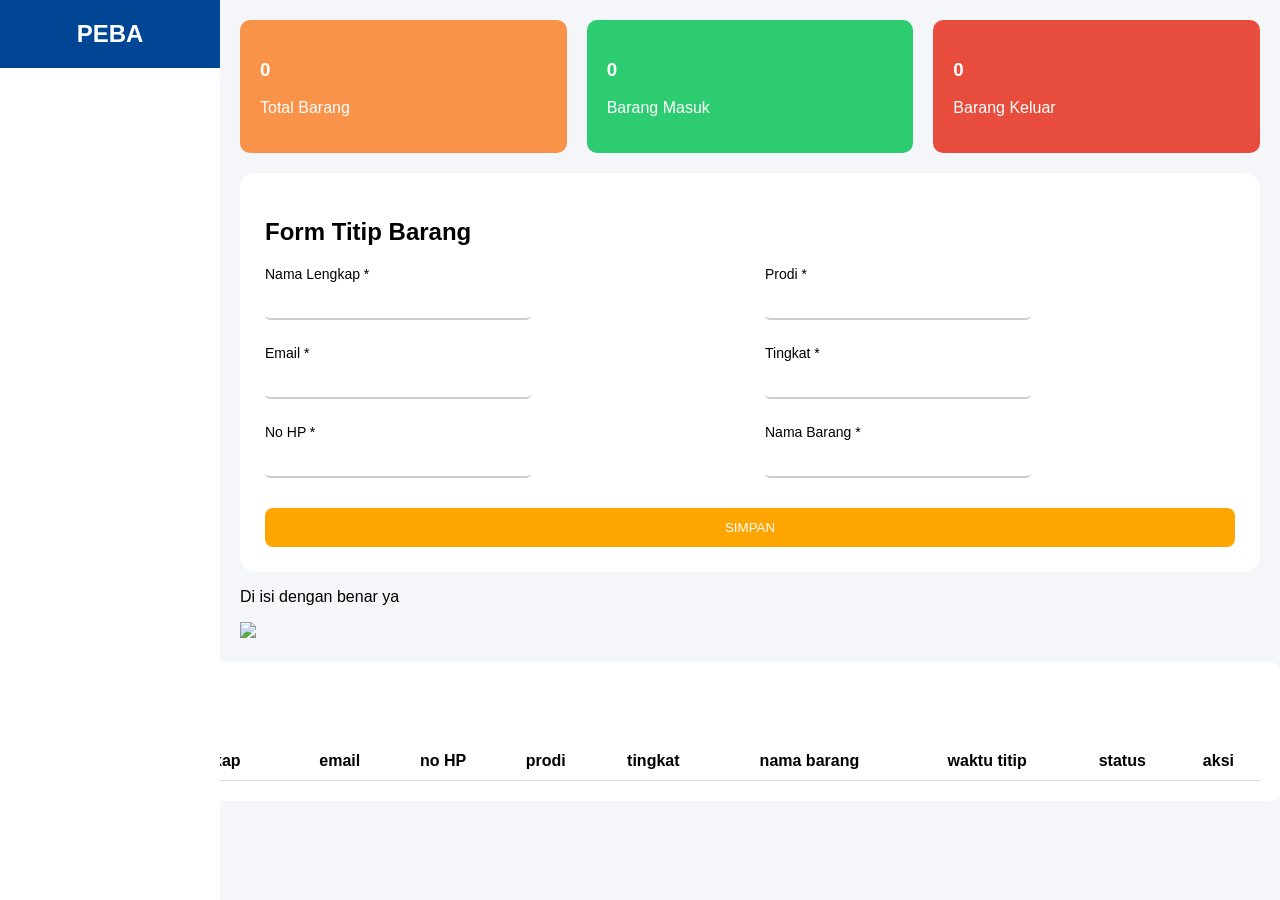
==== index.html @ 167c6474 "Add files via upload" ====
<!DOCTYPE html>
<html lang="id">
<head>
<meta charset="UTF-8">
<title>Penitipan Barang</title>

<!-- Panggil CSS -->
<link rel="stylesheet" href="style.css">
</head>

<body>

<!-- SIDEBAR -->
<div class="sidebar">
    <h2>PEBA</h2>
    <a href="#">Dashboard</a>
</div>

<div class="main">

    <!-- CARDS -->
    <div class="cards">
        <div class="card blue">
            <h3 id="total">0</h3>
            <p>Total Barang</p>
        </div>
        <div class="card green">
            <h3 id="masuk">0</h3>
            <p>Barang Masuk</p>
        </div>
        <div class="card red">
            <h3 id="keluar">0</h3>
            <p>Barang Keluar</p>
        </div>
    </div>

    <div class="form-container">
  <h2>Form Titip Barang</h2>

  <div class="form-grid">

    <div class="form-group">
      <label>Nama Lengkap *</label>
      <input type="text" id="nama">
    </div>

    <div class="form-group">
      <label>Prodi *</label>
      <input type="text" id="prodi">
    </div>

    <div class="form-group">
      <label>Email *</label>
      <input type="email" id="email">
    </div>

    <div class="form-group">
      <label>Tingkat *</label>
      <input type="text" id="tingkat">
    </div>

    <div class="form-group">
      <label>No HP *</label>
      <input type="text" id="hp">
    </div>

    <div class="form-group">
      <label>Nama Barang *</label>
      <input type="text" id="barang">
    </div>

  </div>

  <button onclick="tambahData()" class="btn-simpan">
    SIMPAN
    
</button>
  
</div>
        <!-- QRIS -->
        <div class="qris">
            <p>Di isi dengan benar ya</p>
            <img src="https://upload.wikimedia.org/wikipedia/commons/5/5f/QRIS_logo.svg">
        </div>
    </div>

    <!-- TABLE -->
    <div class="table-box">
    <h3>Data Penitipan Barang</h3>

    <table>
        <thead>
            <tr>
                <th>no</th>
                <th>nama lengkap</th>
                <th>email</th>
                <th>no HP</th>
                <th>prodi</th>
                <th>tingkat</th>
                <th>nama barang</th>
                <th>waktu titip</th>
                <th>status</th>
                <th>aksi</th>
            </tr>
        </thead>

        <tbody id="dataTable">
            <!-- data muncul di sini -->
        </tbody>
    </table>
</div>

</div>

<!-- Panggil JS -->
<script src="script.js"></script>

</body>
</html>
---- style.css ----
body {
    margin: 0;
    font-family: Arial;
    background: #f4f6f9;
}

/* SIDEBAR */
.sidebar {
    width: 220px;
    height: 100vh;
    background: #ffffff;
    color: white;
    position: fixed;
}

.sidebar h2 {
    text-align: center;
    padding: 20px;
    margin: 0;
    background: #014694;
}

.sidebar a {
    display: block;
    padding: 15px;
    color: white;
    text-decoration: none;
}

/* MAIN */
.main {
    margin-left: 220px;
    padding: 20px;
}

/* CARDS */
.cards {
    display: flex;
    gap: 20px;
    margin-bottom: 20px;
}

.card {
    flex: 1;
    padding: 20px;
    color: white;
    border-radius: 10px;
}

.blue { background: #F9934A; }
.green { background: #2ecc71; }
.red { background: #e74c3c; }

/* FORM */
.form-box {
    background: white;
    padding: 20px;
    border-radius: 10px;
    margin-bottom: 20px;
}

input {
    display: block;
    margin-bottom: 10px;
    padding: 10px;
    width: 250px;
    border-radius: 5px;
    border: 1px solid #ccc;
}

/* TABLE */
.table-box {
    background: white;
    padding: 20px;
    border-radius: 10px;
}

table {
    width: 100%;
    border-collapse: collapse;
}

table th, table td {
    padding: 10px;
    border-bottom: 1px solid #ddd;
}

/* BUTTON */
button {
    padding: 8px 12px;
    border: none;
    border-radius: 5px;
    background: #3498db;
    color: white;
    cursor: pointer;
}

/* QRIS */
.qris {
    margin-top: 10px;
}

.qris img {
    width: 150px;
}

.form-container {
  background: #fff;
  padding: 25px;
  border-radius: 15px;
  margin-top: 20px;
}

.form-grid {
  display: grid;
  grid-template-columns: 1fr 1fr;
  gap: 15px 30px;
}

.form-group {
  display: flex;
  flex-direction: column;
}

.form-group label {
  font-size: 14px;
  margin-bottom: 5px;
}

.form-group input {
  border: none;
  border-bottom: 2px solid #ccc;
  padding: 8px;
  outline: none;
}

.form-group input:focus {
  border-color: blue;
}

.btn-simpan {
  margin-top: 20px;
  width: 100%;
  padding: 12px;
  background: orange;
  border: none;
  color: white;
  border-radius: 8px;
}
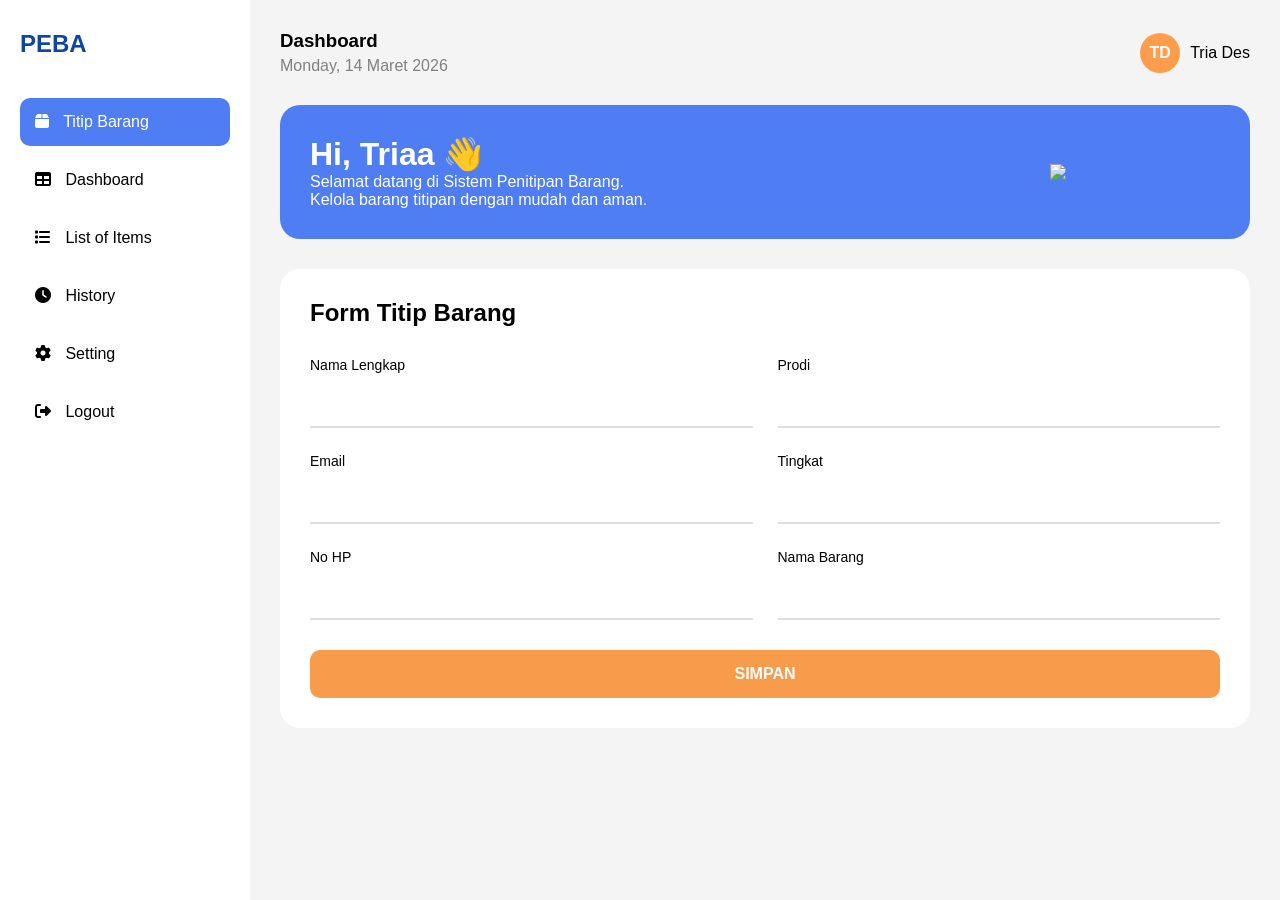
==== commit 7811b75c: "Add files via upload" ====
--- a/index.html
+++ b/index.html
@@ -1,119 +1,112 @@
 <!DOCTYPE html>
 <html lang="id">
 <head>
-<meta charset="UTF-8">
-<title>Penitipan Barang</title>
+  <meta charset="UTF-8" />
+  <meta name="viewport" content="width=device-width, initial-scale=1.0"/>
+  <title>PEBA User</title>
 
-<!-- Panggil CSS -->
-<link rel="stylesheet" href="style.css">
+  <link rel="stylesheet" href="style.css">
+
+  <!-- ICON -->
+  <link
+    rel="stylesheet"
+    href="https://cdnjs.cloudflare.com/ajax/libs/font-awesome/6.5.1/css/all.min.css"
+  />
 </head>
-
 <body>
 
-<!-- SIDEBAR -->
-<div class="sidebar">
+  <!-- SIDEBAR -->
+  <div class="sidebar">
     <h2>PEBA</h2>
-    <a href="#">Dashboard</a>
-</div>
 
-<div class="main">
+    <ul>
+      <li class="active"><i class="fa fa-box"></i> Titip Barang</li>
+      <li><i class="fa fa-table"></i> Dashboard</li>
+      <li><i class="fa fa-list"></i> List of Items</li>
+      <li><i class="fa fa-clock"></i> History</li>
+      <li><i class="fa fa-gear"></i> Setting</li>
+      <li><i class="fa fa-right-from-bracket"></i> Logout</li>
+    </ul>
+  </div>
 
-    <!-- CARDS -->
-    <div class="cards">
-        <div class="card blue">
-            <h3 id="total">0</h3>
-            <p>Total Barang</p>
-        </div>
-        <div class="card green">
-            <h3 id="masuk">0</h3>
-            <p>Barang Masuk</p>
-        </div>
-        <div class="card red">
-            <h3 id="keluar">0</h3>
-            <p>Barang Keluar</p>
-        </div>
+  <!-- CONTENT -->
+  <div class="main-content">
+
+    <!-- TOPBAR -->
+    <div class="topbar">
+      <div>
+        <h3>Dashboard</h3>
+        <p>Monday, 14 Maret 2026</p>
+      </div>
+
+      <div class="profile">
+        <div class="avatar">TD</div>
+        <span>Tria Des</span>
+      </div>
     </div>
 
+    <!-- WELCOME CARD -->
+    <div class="welcome-card">
+      <div class="text">
+        <h1>Hi, Triaa 👋</h1>
+        <p>
+          Selamat datang di Sistem Penitipan Barang.<br>
+          Kelola barang titipan dengan mudah dan aman.
+        </p>
+      </div>
+
+      <img src="https://cdn-icons-png.flaticon.com/512/4140/4140048.png">
+  
+    </div>
+
+    <!-- FORM -->
     <div class="form-container">
-  <h2>Form Titip Barang</h2>
+
+      <h2>Form Titip Barang</h2>
+
+      <form action="simpan.php" method="POST">
 
   <div class="form-grid">
 
-    <div class="form-group">
-      <label>Nama Lengkap *</label>
-      <input type="text" id="nama">
+    <div class="input-group">
+      <label>Nama Lengkap</label>
+      <input type="text" name="nama_lengkap">
     </div>
 
-    <div class="form-group">
-      <label>Prodi *</label>
-      <input type="text" id="prodi">
+    <div class="input-group">
+      <label>Prodi</label>
+      <input type="text" name="prodi">
     </div>
 
-    <div class="form-group">
-      <label>Email *</label>
-      <input type="email" id="email">
+    <div class="input-group">
+      <label>Email</label>
+      <input type="email" name="email">
     </div>
 
-    <div class="form-group">
-      <label>Tingkat *</label>
-      <input type="text" id="tingkat">
+    <div class="input-group">
+      <label>Tingkat</label>
+      <input type="text" name="tingkat">
     </div>
 
-    <div class="form-group">
-      <label>No HP *</label>
-      <input type="text" id="hp">
+    <div class="input-group">
+      <label>No HP</label>
+      <input type="text" name="no_hp">
     </div>
 
-    <div class="form-group">
-      <label>Nama Barang *</label>
-      <input type="text" id="barang">
+    <div class="input-group">
+      <label>Nama Barang</label>
+      <input type="text" name="nama_barang">
     </div>
 
   </div>
 
-  <button onclick="tambahData()" class="btn-simpan">
-    SIMPAN
-    
-</button>
-  
-</div>
-        <!-- QRIS -->
-        <div class="qris">
-            <p>Di isi dengan benar ya</p>
-            <img src="https://upload.wikimedia.org/wikipedia/commons/5/5f/QRIS_logo.svg">
-        </div>
+  <button type="submit">SIMPAN</button>
+
+</form>
     </div>
 
-    <!-- TABLE -->
-    <div class="table-box">
-    <h3>Data Penitipan Barang</h3>
+  </div>
 
-    <table>
-        <thead>
-            <tr>
-                <th>no</th>
-                <th>nama lengkap</th>
-                <th>email</th>
-                <th>no HP</th>
-                <th>prodi</th>
-                <th>tingkat</th>
-                <th>nama barang</th>
-                <th>waktu titip</th>
-                <th>status</th>
-                <th>aksi</th>
-            </tr>
-        </thead>
-
-        <tbody id="dataTable">
-            <!-- data muncul di sini -->
-        </tbody>
-    </table>
-</div>
-
-</div>
-
-<!-- Panggil JS -->
-<script src="script.js"></script>
-
+  <script src="script.js"></script>
 </body>
 </html>
--- a/style.css
+++ b/style.css
@@ -1,150 +1,210 @@
-body {
-    margin: 0;
-    font-family: Arial;
-    background: #f4f6f9;
+*{
+  margin:0;
+  padding:0;
+  box-sizing:border-box;
+  font-family:Arial;
+}
+
+body{
+  display:flex;
+  background:#f4f4f4;
 }
 
 /* SIDEBAR */
-.sidebar {
-    width: 220px;
-    height: 100vh;
-    background: #ffffff;
-    color: white;
-    position: fixed;
-}
-
-.sidebar h2 {
-    text-align: center;
-    padding: 20px;
-    margin: 0;
-    background: #014694;
-}
-
-.sidebar a {
-    display: block;
-    padding: 15px;
-    color: white;
-    text-decoration: none;
+
+.sidebar{
+  width:250px;
+  height:100vh;
+  background:white;
+  padding:30px 20px;
+  position:fixed;
+}
+
+.sidebar h2{
+  color:#0d47a1;
+  margin-bottom:40px;
+}
+
+.sidebar ul{
+  list-style:none;
+}
+
+.sidebar ul li{
+  padding:15px;
+  margin-bottom:10px;
+  border-radius:10px;
+  cursor:pointer;
+  transition:0.3s;
+}
+
+.sidebar ul li i{
+  margin-right:10px;
+}
+
+.sidebar ul li:hover{
+  background:#eee;
+}
+
+.sidebar .active{
+  background:#4f7df3;
+  color:white;
 }
 
 /* MAIN */
-.main {
-    margin-left: 220px;
-    padding: 20px;
-}
-
-/* CARDS */
-.cards {
-    display: flex;
-    gap: 20px;
-    margin-bottom: 20px;
-}
-
-.card {
-    flex: 1;
-    padding: 20px;
-    color: white;
-    border-radius: 10px;
-}
-
-.blue { background: #F9934A; }
-.green { background: #2ecc71; }
-.red { background: #e74c3c; }
+
+.main-content{
+  margin-left:250px;
+  width:100%;
+  padding:30px;
+}
+
+/* TOPBAR */
+
+.topbar{
+  display:flex;
+  justify-content:space-between;
+  align-items:center;
+}
+
+.topbar p{
+  color:gray;
+  margin-top:5px;
+}
+
+.profile{
+  display:flex;
+  align-items:center;
+  gap:10px;
+}
+
+.avatar{
+  width:40px;
+  height:40px;
+  background:#ff9d4d;
+  border-radius:50%;
+  display:flex;
+  justify-content:center;
+  align-items:center;
+  color:white;
+  font-weight:bold;
+}
+
+/* WELCOME */
+
+.welcome-card{
+  margin-top:30px;
+  background:#4f7df3;
+  border-radius:20px;
+  padding:30px;
+  color:white;
+
+  display:flex;
+  justify-content:space-between;
+  align-items:center;
+}
+
+.welcome-card img{
+  width:170px;
+}
 
 /* FORM */
-.form-box {
-    background: white;
-    padding: 20px;
-    border-radius: 10px;
-    margin-bottom: 20px;
-}
-
-input {
-    display: block;
-    margin-bottom: 10px;
-    padding: 10px;
-    width: 250px;
-    border-radius: 5px;
-    border: 1px solid #ccc;
-}
-
-/* TABLE */
-.table-box {
-    background: white;
-    padding: 20px;
-    border-radius: 10px;
-}
-
-table {
-    width: 100%;
-    border-collapse: collapse;
-}
-
-table th, table td {
-    padding: 10px;
-    border-bottom: 1px solid #ddd;
-}
-
-/* BUTTON */
-button {
-    padding: 8px 12px;
-    border: none;
-    border-radius: 5px;
-    background: #3498db;
-    color: white;
-    cursor: pointer;
-}
-
-/* QRIS */
-.qris {
-    margin-top: 10px;
-}
-
-.qris img {
-    width: 150px;
-}
-
-.form-container {
-  background: #fff;
-  padding: 25px;
-  border-radius: 15px;
-  margin-top: 20px;
-}
-
-.form-grid {
-  display: grid;
-  grid-template-columns: 1fr 1fr;
-  gap: 15px 30px;
-}
-
-.form-group {
-  display: flex;
-  flex-direction: column;
-}
-
-.form-group label {
-  font-size: 14px;
-  margin-bottom: 5px;
-}
-
-.form-group input {
-  border: none;
-  border-bottom: 2px solid #ccc;
-  padding: 8px;
-  outline: none;
-}
-
-.form-group input:focus {
-  border-color: blue;
-}
-
-.btn-simpan {
-  margin-top: 20px;
-  width: 100%;
-  padding: 12px;
-  background: orange;
-  border: none;
-  color: white;
-  border-radius: 8px;
-}
-
+
+.form-container{
+  background:white;
+  margin-top:30px;
+  padding:30px;
+  border-radius:20px;
+}
+
+.form-container h2{
+  margin-bottom:30px;
+}
+
+.form-grid{
+  display:grid;
+  grid-template-columns:1fr 1fr;
+  gap:25px;
+}
+
+.input-group{
+  display:flex;
+  flex-direction:column;
+}
+
+.input-group label{
+  margin-bottom:10px;
+  font-size:14px;
+}
+
+.input-group input{
+  padding:14px;
+  border:none;
+  border-bottom:2px solid #ddd;
+  outline:none;
+}
+
+button{
+  margin-top:30px;
+  width:100%;
+  padding:15px;
+  border:none;
+  border-radius:10px;
+  background:#f89b4a;
+  color:white;
+  font-size:16px;
+  font-weight:bold;
+  cursor:pointer;
+}
+
+button:hover{
+  opacity:0.9;
+}
+
+/* RESPONSIVE */
+
+@media(max-width:900px){
+
+  .sidebar{
+    display:none;
+  }
+
+  .main-content{
+    margin-left:0;
+  }
+
+  .form-grid{
+    grid-template-columns:1fr;
+  }
+
+  .welcome-card{
+    flex-direction:column;
+    text-align:center;
+  }
+
+}
+
+/* SUCCESS PAGE */
+
+.success-section{
+  position:relative;
+  text-align:center;
+  margin-top:60px;
+}
+
+.bird-main{
+  width:280px;
+}
+
+.success-section h1{
+  margin-top:30px;
+  font-size:40px;
+  color:#111;
+}
+
+.bird-left{
+  position:absolute;
+  left:-30px;
+  bottom:-120px;
+  width:180px;
+}
+
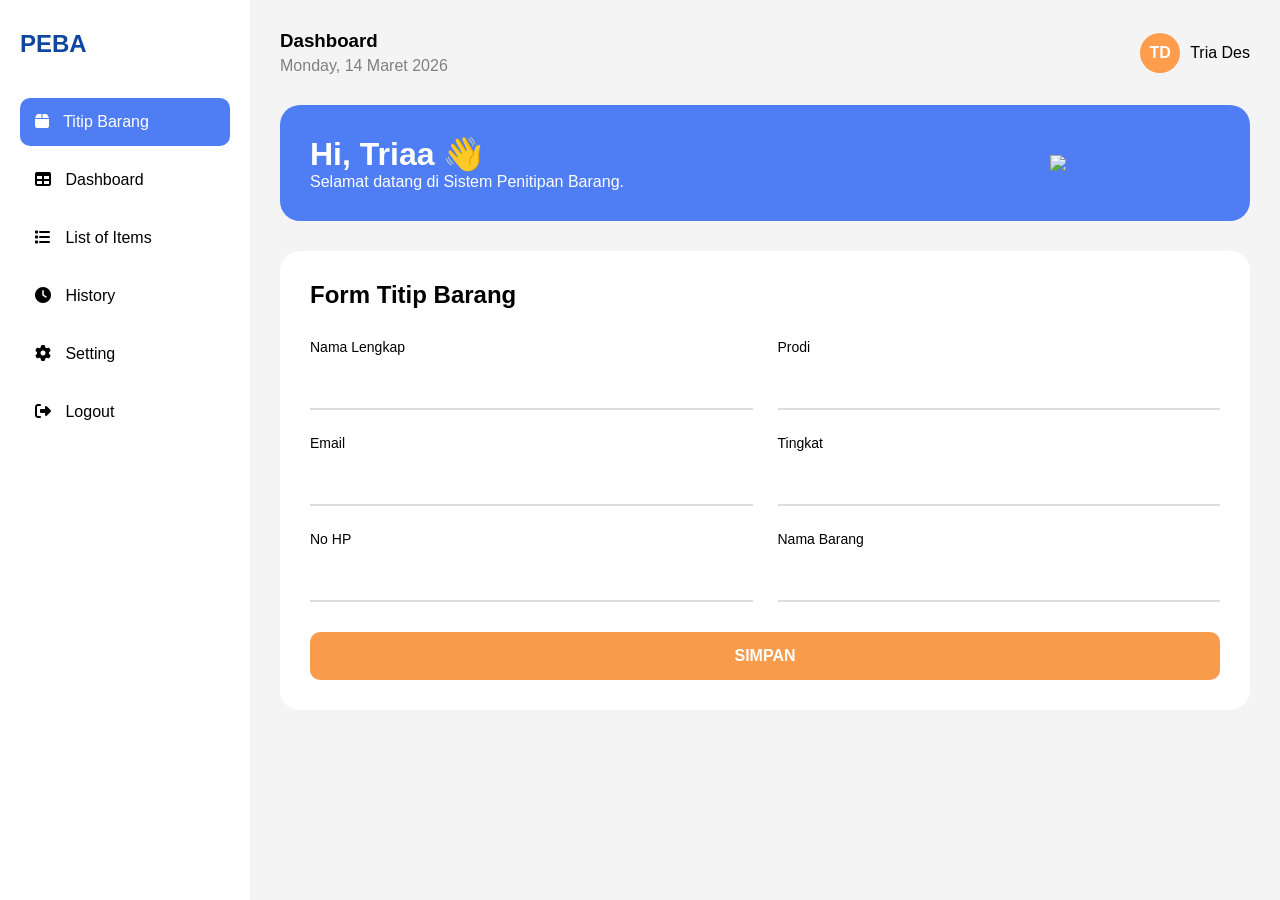
==== commit f0a1f361: "Update index.html" ====
--- a/index.html
+++ b/index.html
@@ -51,7 +51,6 @@
         <h1>Hi, Triaa 👋</h1>
         <p>
           Selamat datang di Sistem Penitipan Barang.<br>
-          Kelola barang titipan dengan mudah dan aman.
         </p>
       </div>
 
@@ -109,4 +108,4 @@
 
   <script src="script.js"></script>
 </body>
-</html>+</html>
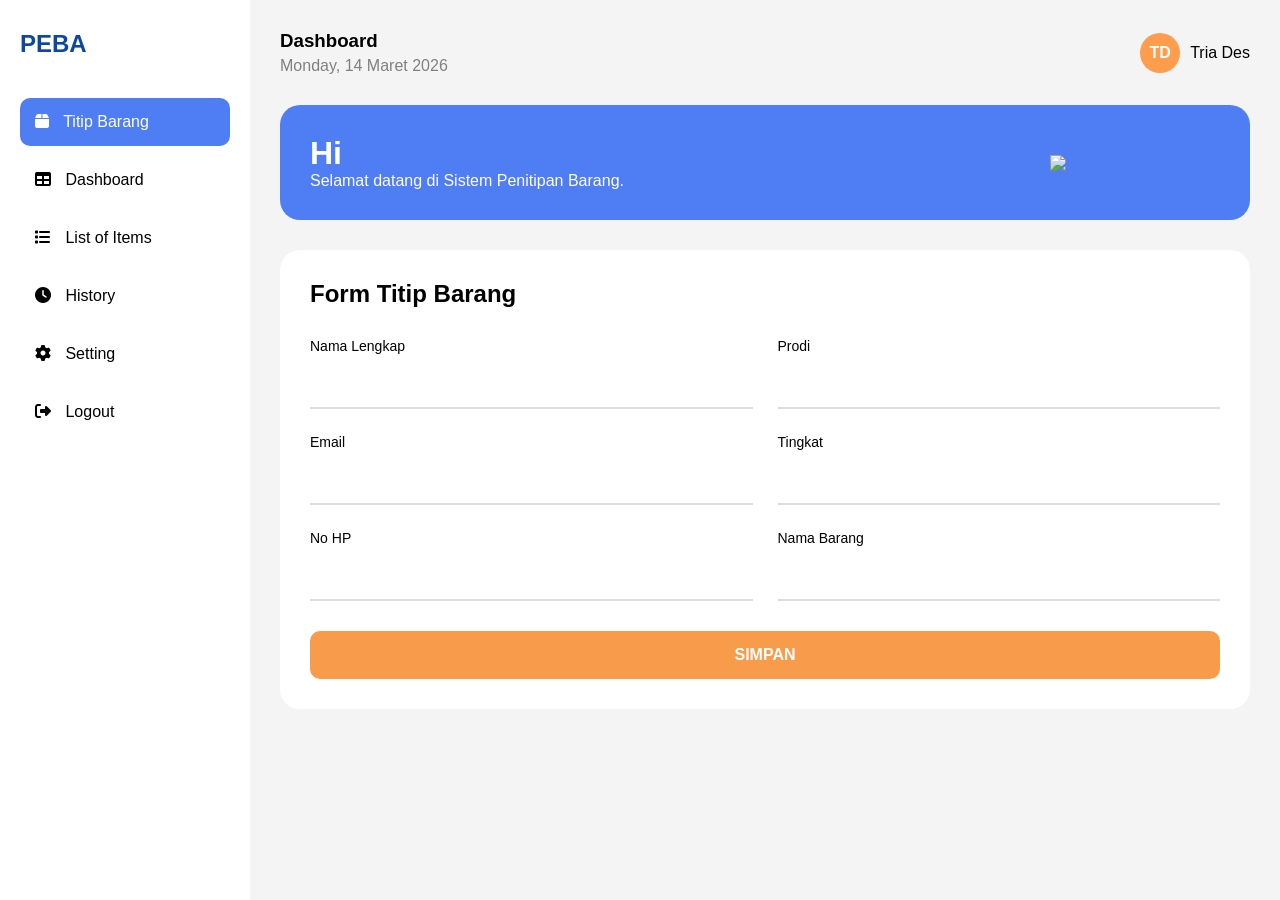
==== commit 855e5f5e: "Update index.html" ====
--- a/index.html
+++ b/index.html
@@ -48,7 +48,7 @@
     <!-- WELCOME CARD -->
     <div class="welcome-card">
       <div class="text">
-        <h1>Hi, Triaa 👋</h1>
+        <h1>Hi</h1>
         <p>
           Selamat datang di Sistem Penitipan Barang.<br>
         </p>
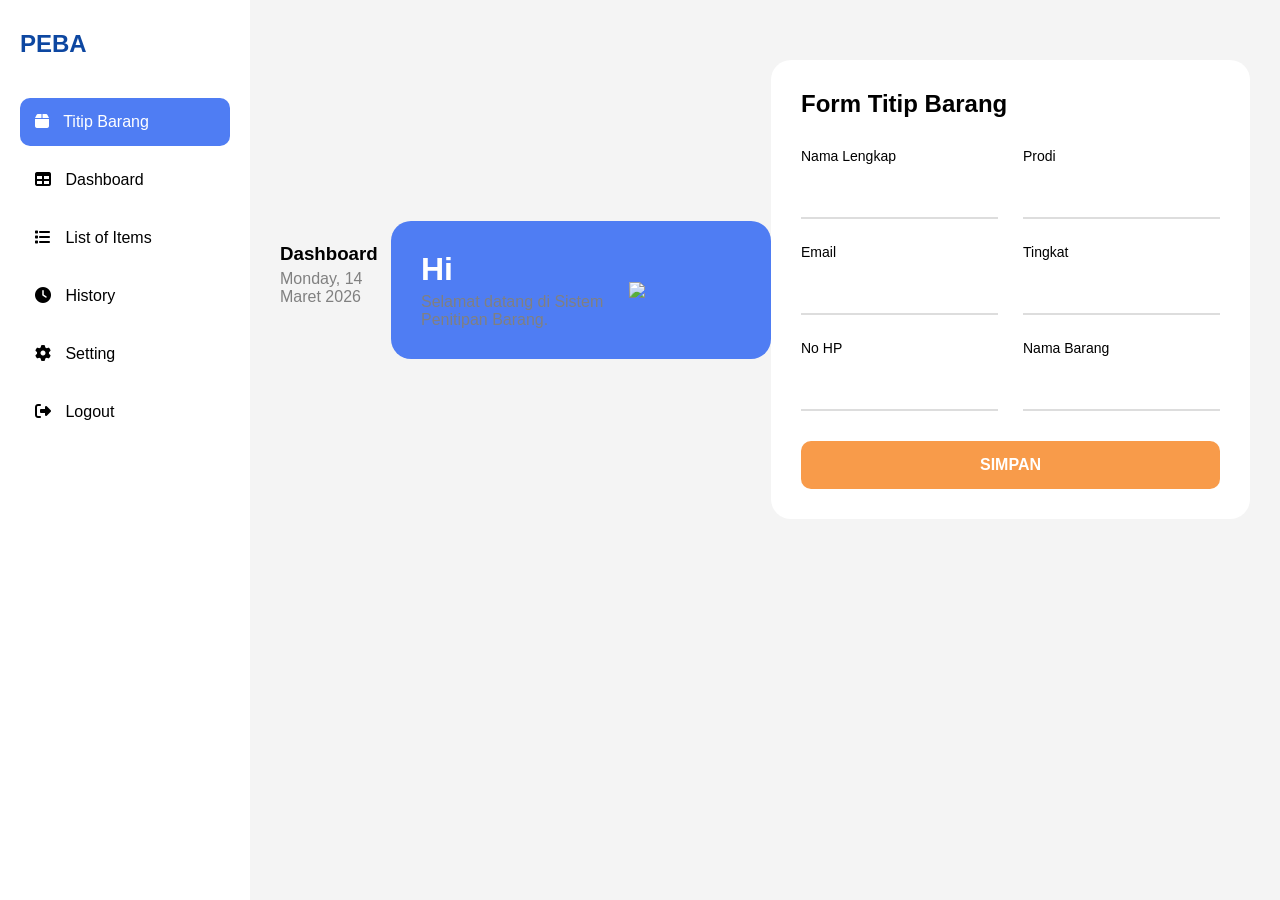
==== commit c631ea08: "Update index.html" ====
--- a/index.html
+++ b/index.html
@@ -38,12 +38,6 @@
         <h3>Dashboard</h3>
         <p>Monday, 14 Maret 2026</p>
       </div>
-
-      <div class="profile">
-        <div class="avatar">TD</div>
-        <span>Tria Des</span>
-      </div>
-    </div>
 
     <!-- WELCOME CARD -->
     <div class="welcome-card">
--- a/style.css
+++ b/style.css
@@ -78,8 +78,8 @@
 }
 
 .avatar{
-  width:40px;
-  height:40px;
+  width:25px;
+  height:25px;
   background:#ff9d4d;
   border-radius:50%;
   display:flex;
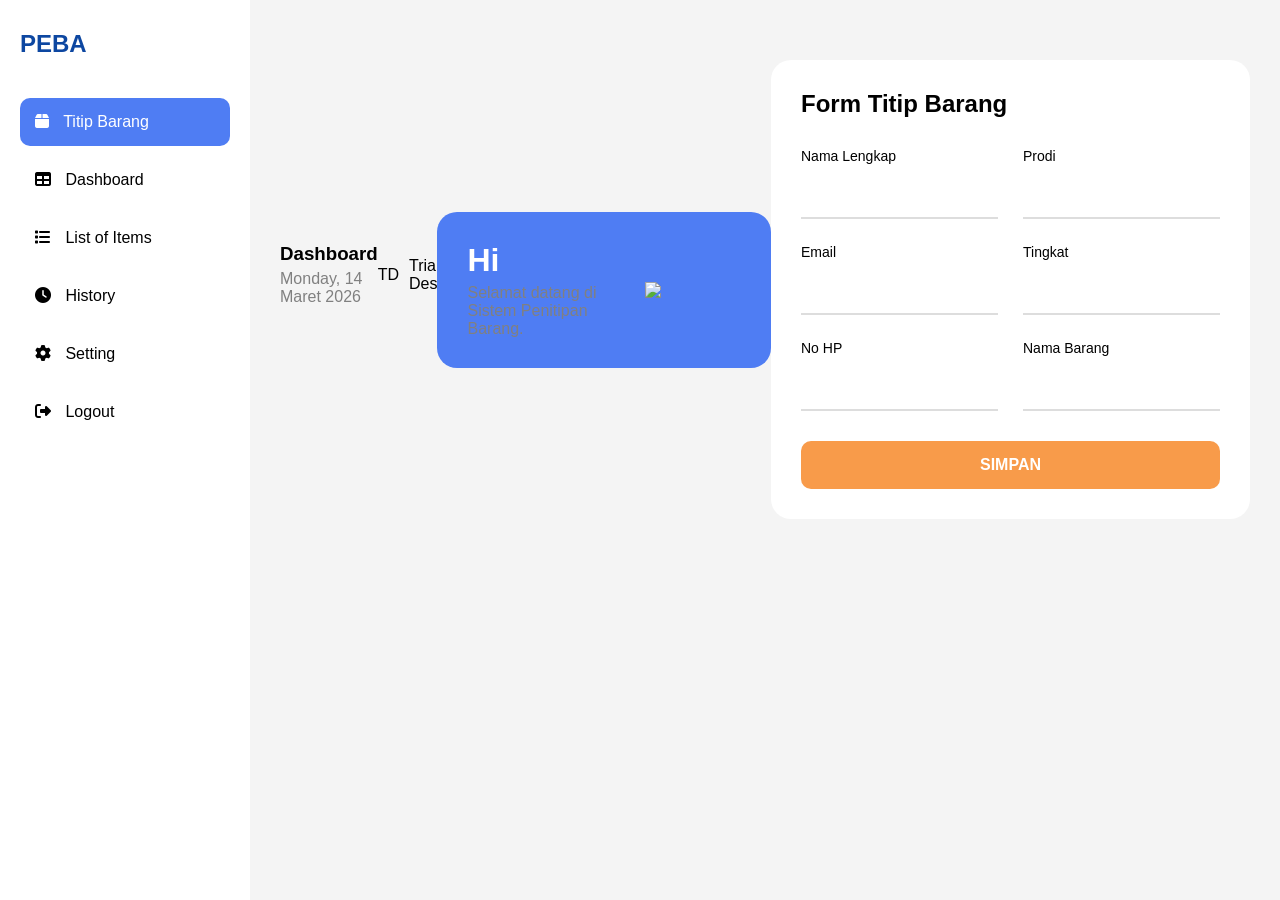
==== commit d399c7ba: "Update index.html" ====
--- a/index.html
+++ b/index.html
@@ -37,6 +37,11 @@
       <div>
         <h3>Dashboard</h3>
         <p>Monday, 14 Maret 2026</p>
+      </div>
+
+      <div class="profile">
+        <div class="avatar">TD</div>
+        <span>Tria Des</span>
       </div>
 
     <!-- WELCOME CARD -->
--- a/style.css
+++ b/style.css
@@ -75,18 +75,6 @@
   display:flex;
   align-items:center;
   gap:10px;
-}
-
-.avatar{
-  width:25px;
-  height:25px;
-  background:#ff9d4d;
-  border-radius:50%;
-  display:flex;
-  justify-content:center;
-  align-items:center;
-  color:white;
-  font-weight:bold;
 }
 
 /* WELCOME */
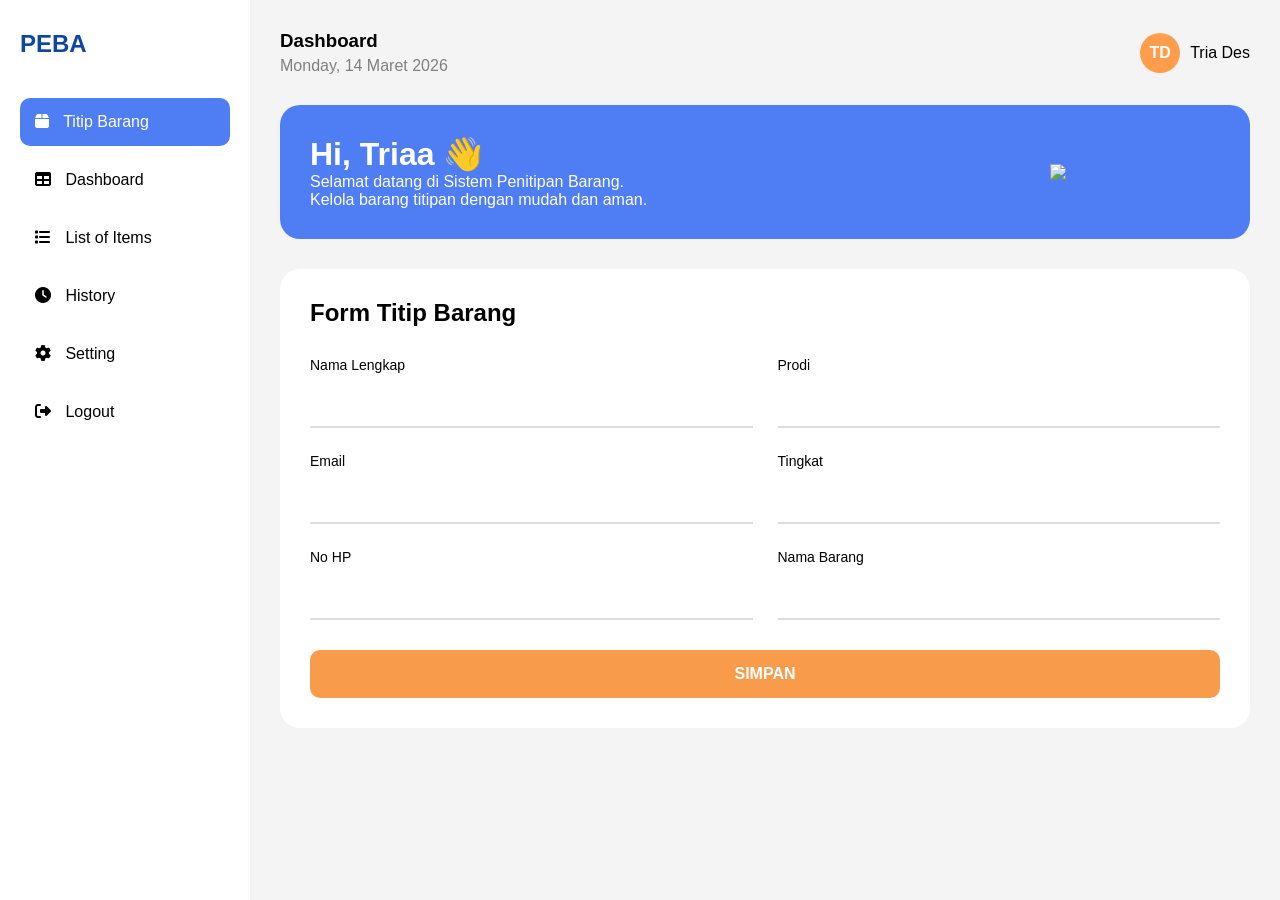
==== commit d872dbdc: "Add files via upload" ====
--- a/index.html
+++ b/index.html
@@ -43,13 +43,15 @@
         <div class="avatar">TD</div>
         <span>Tria Des</span>
       </div>
+    </div>
 
     <!-- WELCOME CARD -->
     <div class="welcome-card">
       <div class="text">
-        <h1>Hi</h1>
+        <h1>Hi, Triaa 👋</h1>
         <p>
           Selamat datang di Sistem Penitipan Barang.<br>
+          Kelola barang titipan dengan mudah dan aman.
         </p>
       </div>
 
@@ -107,4 +109,4 @@
 
   <script src="script.js"></script>
 </body>
-</html>
+</html>
--- a/style.css
+++ b/style.css
@@ -77,6 +77,18 @@
   gap:10px;
 }
 
+.avatar{
+  width:40px;
+  height:40px;
+  background:#ff9d4d;
+  border-radius:50%;
+  display:flex;
+  justify-content:center;
+  align-items:center;
+  color:white;
+  font-weight:bold;
+}
+
 /* WELCOME */
 
 .welcome-card{
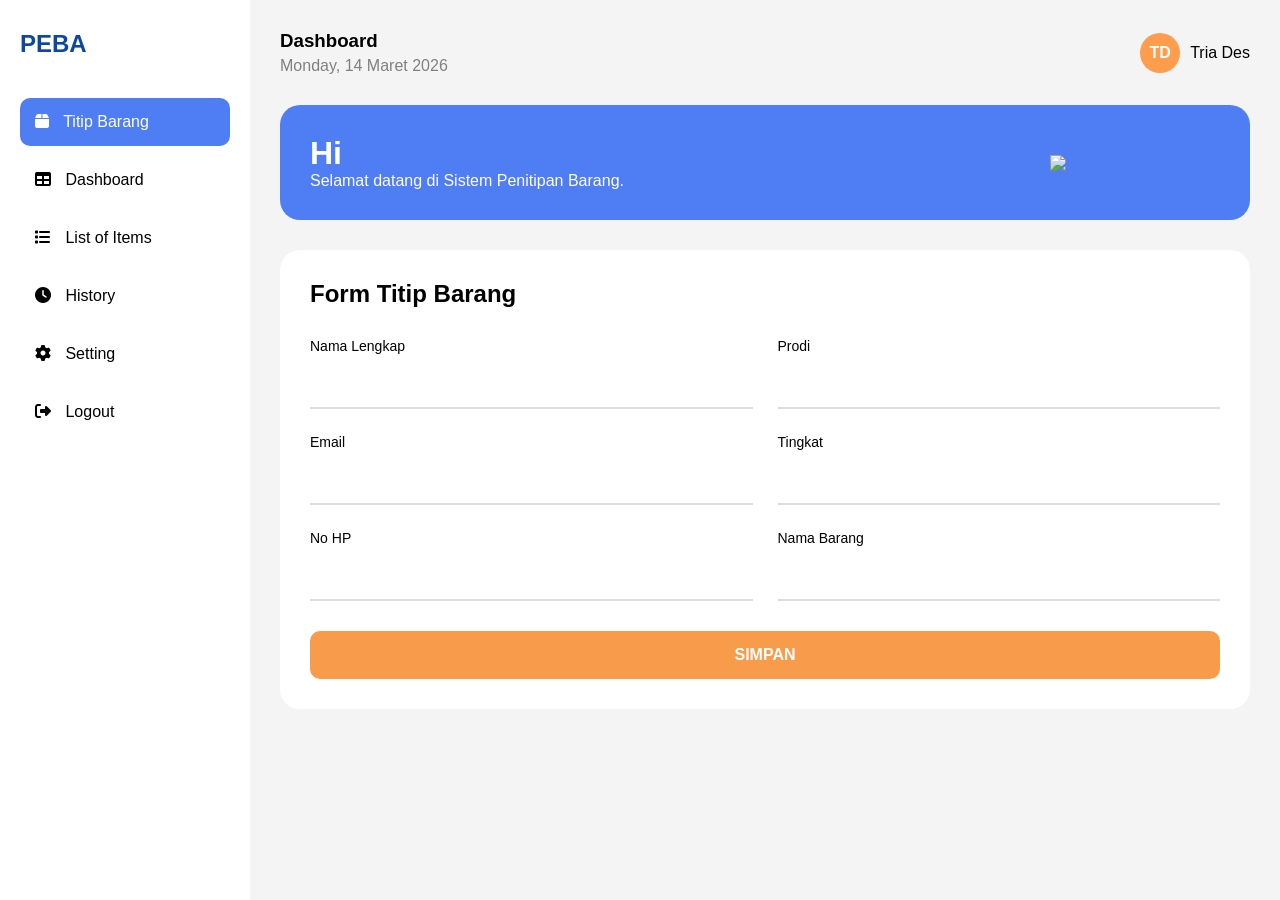
==== commit 4a9343e9: "Update index.html" ====
--- a/index.html
+++ b/index.html
@@ -48,10 +48,9 @@
     <!-- WELCOME CARD -->
     <div class="welcome-card">
       <div class="text">
-        <h1>Hi, Triaa 👋</h1>
+        <h1>Hi</h1>
         <p>
           Selamat datang di Sistem Penitipan Barang.<br>
-          Kelola barang titipan dengan mudah dan aman.
         </p>
       </div>
 
@@ -109,4 +108,4 @@
 
   <script src="script.js"></script>
 </body>
-</html>+</html>
